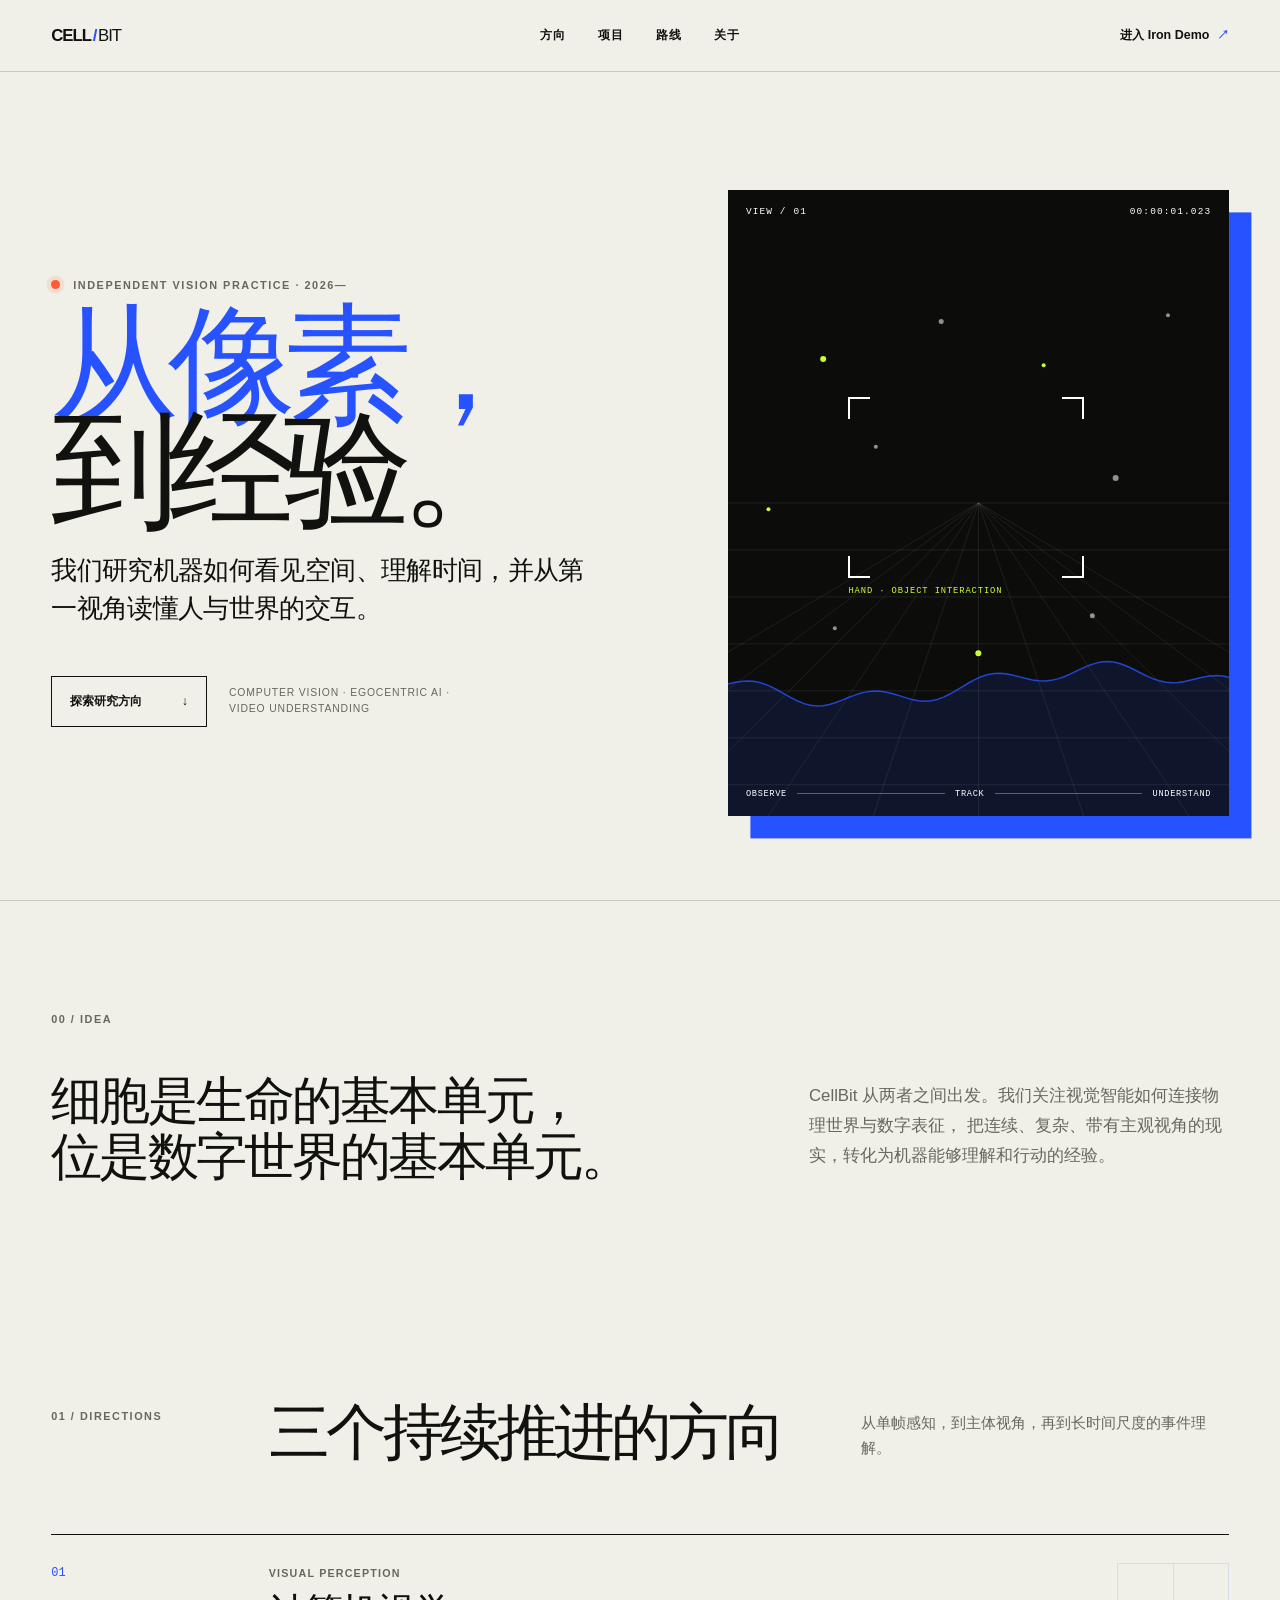
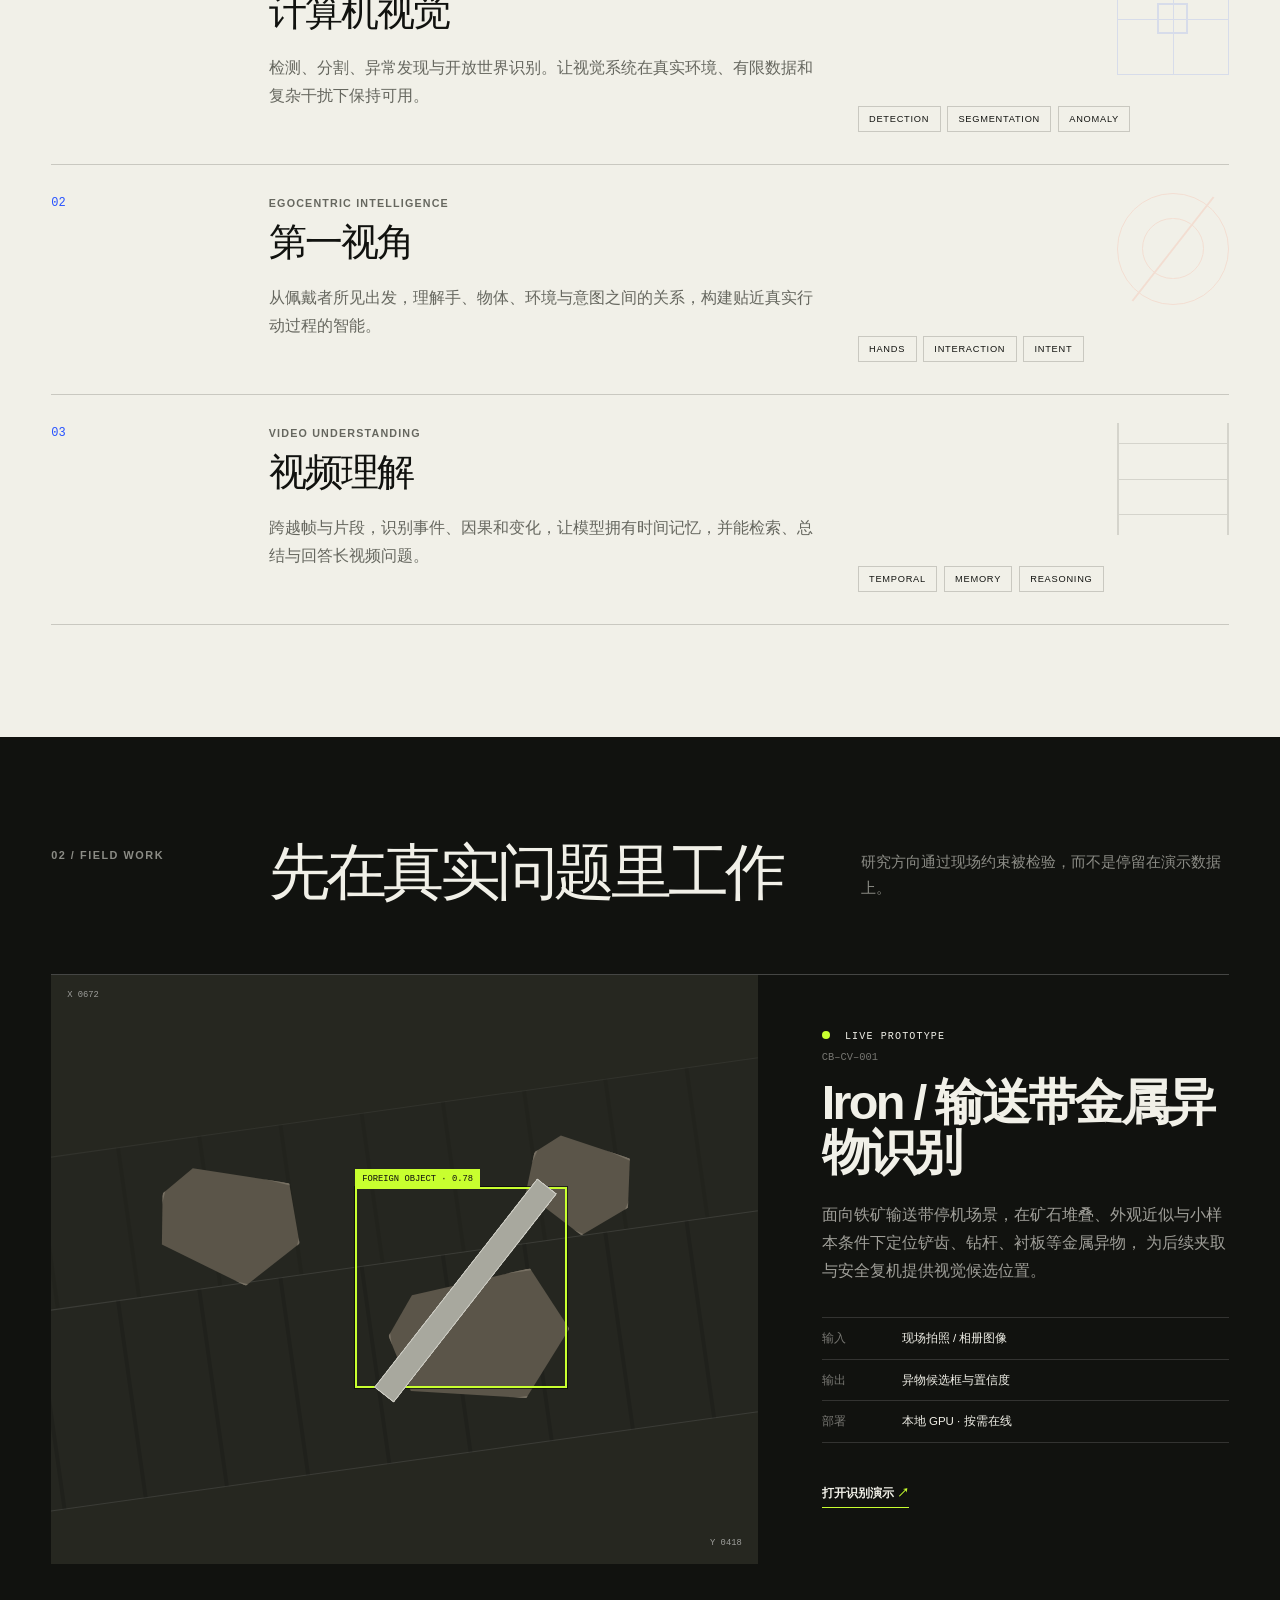
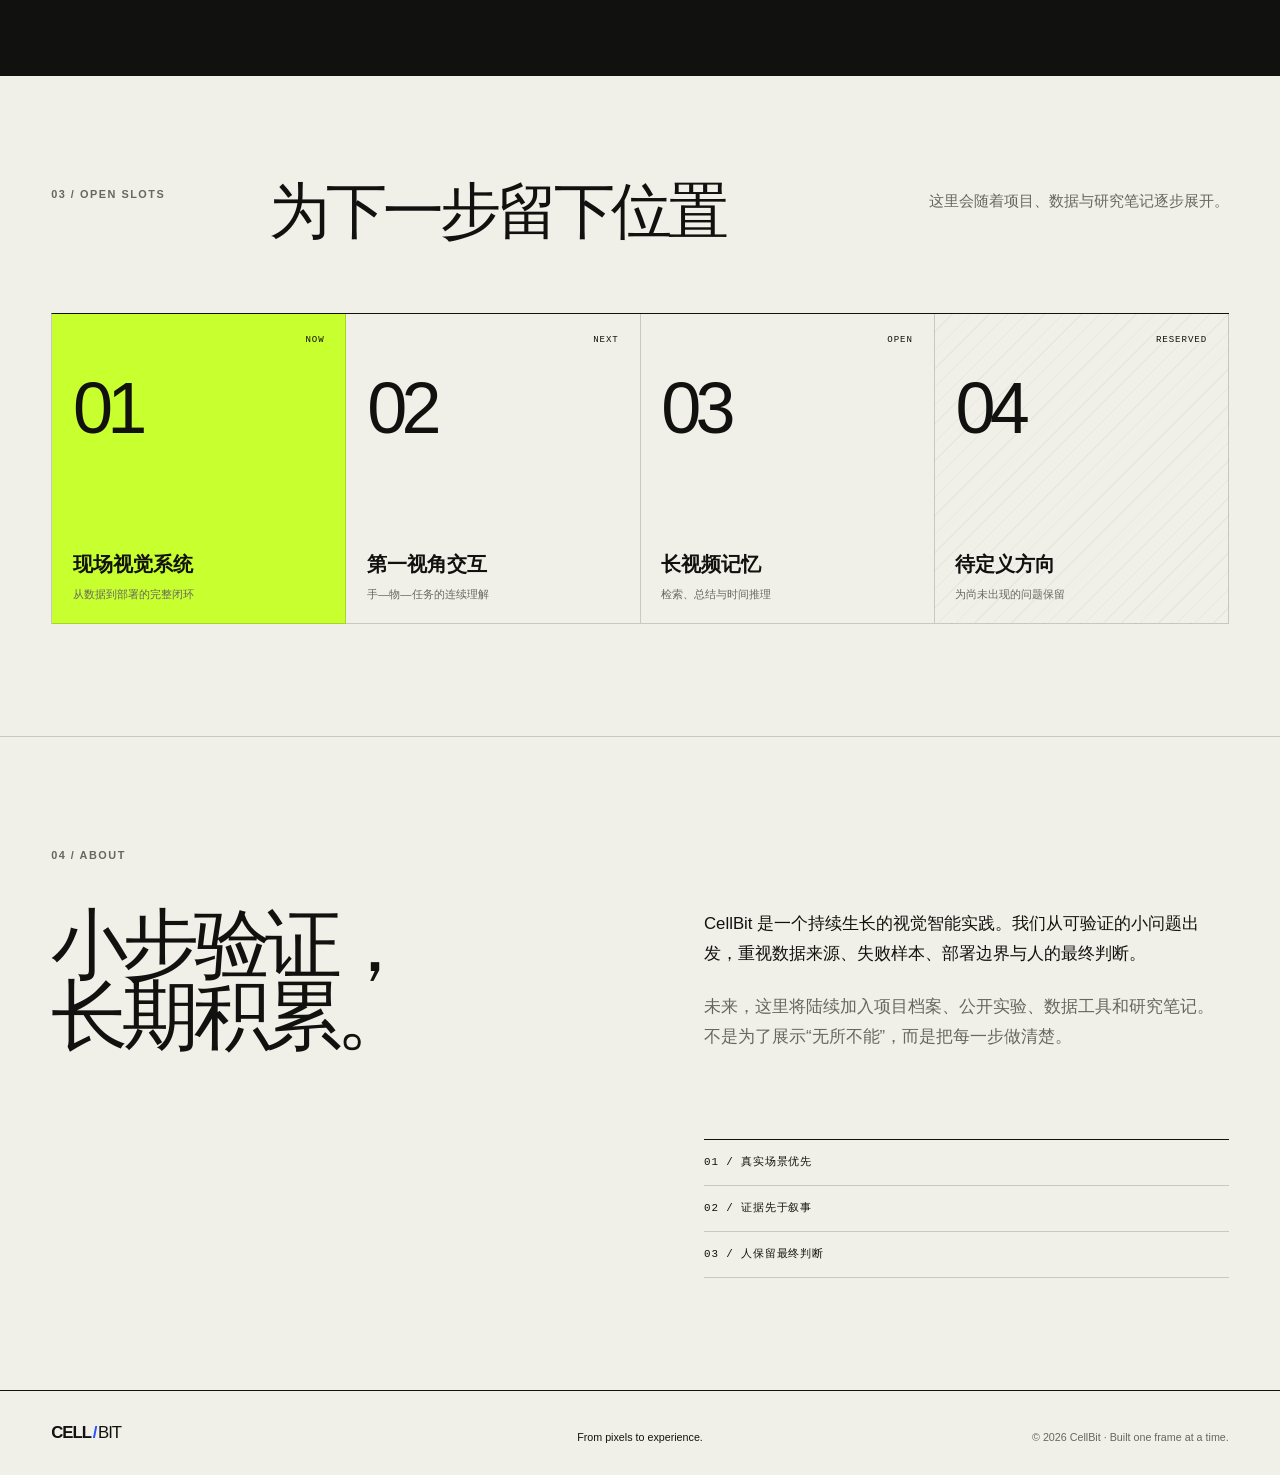
==== index.html @ 313df1f8 "Create CellBit research homepage" ====
<!doctype html>
<html lang="zh-CN">
  <head>
    <meta charset="utf-8" />
    <meta name="viewport" content="width=device-width, initial-scale=1" />
    <meta name="description" content="CellBit 是一个关注计算机视觉、第一视角智能与视频理解的独立研究与工程实践站点。" />
    <meta name="theme-color" content="#f1f0e8" />
    <meta property="og:title" content="CellBit — From pixels to experience" />
    <meta property="og:description" content="让机器不只看见画面，更理解正在发生什么。" />
    <title>CellBit — 视觉、时间与智能</title>
    <link rel="icon" href="favicon.svg" type="image/svg+xml" />
    <link rel="stylesheet" href="styles.css" />
    <script src="app.js" defer></script>
  </head>
  <body>
    <a class="skip-link" href="#main">跳到主要内容</a>

    <header class="site-header" data-header>
      <a class="brand" href="#top" aria-label="CellBit 首页">
        <span class="brand-cell">CELL</span><span class="brand-divider">/</span><span class="brand-bit">BIT</span>
      </a>
      <nav class="desktop-nav" aria-label="主要导航">
        <a href="#directions">方向</a>
        <a href="#work">项目</a>
        <a href="#roadmap">路线</a>
        <a href="#about">关于</a>
      </nav>
      <a class="demo-link" href="https://iron.cellbit.cn" target="_blank" rel="noreferrer">
        进入 Iron Demo <span aria-hidden="true">↗</span>
      </a>
    </header>

    <main id="main">
      <section class="hero" id="top" aria-labelledby="hero-title">
        <div class="hero-copy">
          <p class="eyebrow"><span class="live-dot" aria-hidden="true"></span> Independent vision practice · 2026—</p>
          <h1 id="hero-title">从像素，<br />到经验。</h1>
          <p class="hero-lede">
            我们研究机器如何看见空间、理解时间，并从第一视角读懂人与世界的交互。
          </p>
          <div class="hero-actions">
            <a class="primary-action" href="#directions">探索研究方向 <span aria-hidden="true">↓</span></a>
            <span class="hero-note">Computer Vision · Egocentric AI · Video Understanding</span>
          </div>
        </div>

        <div class="perception-stage" aria-label="视频感知示意动画">
          <div class="stage-meta stage-meta-top">
            <span>VIEW / 01</span>
            <span data-clock>00:00:00.000</span>
          </div>
          <canvas id="perception-canvas" aria-hidden="true"></canvas>
          <div class="focus-frame" aria-hidden="true">
            <span class="corner corner-tl"></span><span class="corner corner-tr"></span>
            <span class="corner corner-bl"></span><span class="corner corner-br"></span>
            <span class="focus-label">HAND · OBJECT INTERACTION</span>
          </div>
          <div class="stage-caption">
            <span>OBSERVE</span><i></i><span>TRACK</span><i></i><span>UNDERSTAND</span>
          </div>
        </div>
      </section>

      <section class="manifesto" aria-label="CellBit 理念">
        <p class="section-index">00 / IDEA</p>
        <div class="manifesto-grid">
          <p class="manifesto-lead">细胞是生命的基本单元，<br />位是数字世界的基本单元。</p>
          <p>
            CellBit 从两者之间出发。我们关注视觉智能如何连接物理世界与数字表征，
            把连续、复杂、带有主观视角的现实，转化为机器能够理解和行动的经验。
          </p>
        </div>
      </section>

      <section class="directions" id="directions" aria-labelledby="directions-title">
        <div class="section-heading">
          <p class="section-index">01 / DIRECTIONS</p>
          <h2 id="directions-title">三个持续推进的方向</h2>
          <p>从单帧感知，到主体视角，再到长时间尺度的事件理解。</p>
        </div>

        <div class="direction-list">
          <article class="direction-card">
            <div class="direction-number">01</div>
            <div class="direction-copy">
              <p class="direction-en">Visual Perception</p>
              <h3>计算机视觉</h3>
              <p>检测、分割、异常发现与开放世界识别。让视觉系统在真实环境、有限数据和复杂干扰下保持可用。</p>
            </div>
            <div class="direction-tags" aria-label="关键词">
              <span>Detection</span><span>Segmentation</span><span>Anomaly</span>
            </div>
            <div class="direction-glyph glyph-vision" aria-hidden="true"><b></b><i></i></div>
          </article>

          <article class="direction-card">
            <div class="direction-number">02</div>
            <div class="direction-copy">
              <p class="direction-en">Egocentric Intelligence</p>
              <h3>第一视角</h3>
              <p>从佩戴者所见出发，理解手、物体、环境与意图之间的关系，构建贴近真实行动过程的智能。</p>
            </div>
            <div class="direction-tags" aria-label="关键词">
              <span>Hands</span><span>Interaction</span><span>Intent</span>
            </div>
            <div class="direction-glyph glyph-ego" aria-hidden="true"><b></b><i></i></div>
          </article>

          <article class="direction-card">
            <div class="direction-number">03</div>
            <div class="direction-copy">
              <p class="direction-en">Video Understanding</p>
              <h3>视频理解</h3>
              <p>跨越帧与片段，识别事件、因果和变化，让模型拥有时间记忆，并能检索、总结与回答长视频问题。</p>
            </div>
            <div class="direction-tags" aria-label="关键词">
              <span>Temporal</span><span>Memory</span><span>Reasoning</span>
            </div>
            <div class="direction-glyph glyph-video" aria-hidden="true"><b></b><i></i><em></em></div>
          </article>
        </div>
      </section>

      <section class="work" id="work" aria-labelledby="work-title">
        <div class="section-heading section-heading-inverse">
          <p class="section-index">02 / FIELD WORK</p>
          <h2 id="work-title">先在真实问题里工作</h2>
          <p>研究方向通过现场约束被检验，而不是停留在演示数据上。</p>
        </div>

        <article class="featured-project">
          <a class="project-visual" href="https://iron.cellbit.cn" target="_blank" rel="noreferrer" aria-label="打开 Iron 异物识别演示">
            <div class="belt belt-back"></div>
            <div class="belt belt-front"></div>
            <div class="ore ore-a"></div><div class="ore ore-b"></div><div class="ore ore-c"></div>
            <div class="detect-box"><span>FOREIGN OBJECT · 0.78</span></div>
            <span class="visual-coordinate coordinate-a">X 0672</span>
            <span class="visual-coordinate coordinate-b">Y 0418</span>
          </a>
          <div class="project-copy">
            <div class="project-status"><span></span> LIVE PROTOTYPE</div>
            <p class="project-code">CB–CV–001</p>
            <h3>Iron / 输送带金属异物识别</h3>
            <p>
              面向铁矿输送带停机场景，在矿石堆叠、外观近似与小样本条件下定位铲齿、钻杆、衬板等金属异物，
              为后续夹取与安全复机提供视觉候选位置。
            </p>
            <dl class="project-facts">
              <div><dt>输入</dt><dd>现场拍照 / 相册图像</dd></div>
              <div><dt>输出</dt><dd>异物候选框与置信度</dd></div>
              <div><dt>部署</dt><dd>本地 GPU · 按需在线</dd></div>
            </dl>
            <a class="text-link" href="https://iron.cellbit.cn" target="_blank" rel="noreferrer">打开识别演示 <span aria-hidden="true">↗</span></a>
          </div>
        </article>
      </section>

      <section class="roadmap" id="roadmap" aria-labelledby="roadmap-title">
        <div class="section-heading">
          <p class="section-index">03 / OPEN SLOTS</p>
          <h2 id="roadmap-title">为下一步留下位置</h2>
          <p>这里会随着项目、数据与研究笔记逐步展开。</p>
        </div>

        <div class="roadmap-grid">
          <article class="roadmap-item roadmap-active">
            <span class="roadmap-state">NOW</span>
            <p>01</p>
            <h3>现场视觉系统</h3>
            <span>从数据到部署的完整闭环</span>
          </article>
          <article class="roadmap-item">
            <span class="roadmap-state">NEXT</span>
            <p>02</p>
            <h3>第一视角交互</h3>
            <span>手—物—任务的连续理解</span>
          </article>
          <article class="roadmap-item">
            <span class="roadmap-state">OPEN</span>
            <p>03</p>
            <h3>长视频记忆</h3>
            <span>检索、总结与时间推理</span>
          </article>
          <article class="roadmap-item roadmap-empty">
            <span class="roadmap-state">RESERVED</span>
            <p>04</p>
            <h3>待定义方向</h3>
            <span>为尚未出现的问题保留</span>
          </article>
        </div>
      </section>

      <section class="about" id="about" aria-labelledby="about-title">
        <p class="section-index">04 / ABOUT</p>
        <div class="about-grid">
          <h2 id="about-title">小步验证，<br />长期积累。</h2>
          <div class="about-copy">
            <p>
              CellBit 是一个持续生长的视觉智能实践。我们从可验证的小问题出发，重视数据来源、失败样本、部署边界与人的最终判断。
            </p>
            <p>
              未来，这里将陆续加入项目档案、公开实验、数据工具和研究笔记。不是为了展示“无所不能”，而是把每一步做清楚。
            </p>
          </div>
          <div class="principles" aria-label="工作原则">
            <span>01 / 真实场景优先</span>
            <span>02 / 证据先于叙事</span>
            <span>03 / 人保留最终判断</span>
          </div>
        </div>
      </section>
    </main>

    <footer>
      <a class="brand brand-footer" href="#top"><span class="brand-cell">CELL</span><span class="brand-divider">/</span><span class="brand-bit">BIT</span></a>
      <p>From pixels to experience.</p>
      <p>© <span data-year></span> CellBit · Built one frame at a time.</p>
    </footer>
  </body>
</html>
---- styles.css ----
:root {
  --paper: #f1f0e8;
  --ink: #11120f;
  --muted: #66675f;
  --line: rgba(17, 18, 15, 0.18);
  --blue: #2752ff;
  --lime: #c8ff2f;
  --orange: #ff5c35;
  --max: 1440px;
}

* { box-sizing: border-box; }
html { scroll-behavior: smooth; }
body {
  margin: 0;
  color: var(--ink);
  background: var(--paper);
  font-family: Inter, "SF Pro Display", "PingFang SC", "Microsoft YaHei", Arial, sans-serif;
  -webkit-font-smoothing: antialiased;
}
a { color: inherit; text-decoration: none; }
button, a { -webkit-tap-highlight-color: transparent; }
.skip-link { position: fixed; left: 1rem; top: -5rem; z-index: 99; padding: .75rem 1rem; background: var(--ink); color: white; }
.skip-link:focus { top: 1rem; }

.site-header {
  position: sticky;
  top: 0;
  z-index: 20;
  width: 100%;
  min-height: 72px;
  padding: 0 clamp(1.25rem, 4vw, 4.5rem);
  display: grid;
  grid-template-columns: 1fr auto 1fr;
  align-items: center;
  border-bottom: 1px solid var(--line);
  background: rgba(241, 240, 232, .88);
  backdrop-filter: blur(16px);
  transition: min-height .25s ease, background .25s ease;
}
.site-header.is-compact { min-height: 58px; background: rgba(241, 240, 232, .96); }
.brand { display: inline-flex; align-items: center; width: max-content; font-size: 1.05rem; font-weight: 850; letter-spacing: -.06em; }
.brand-divider { color: var(--blue); margin: 0 .1em; }
.brand-bit { font-weight: 470; }
.desktop-nav { display: flex; gap: 2rem; font-size: .77rem; font-weight: 680; letter-spacing: .08em; text-transform: uppercase; }
.desktop-nav a, .demo-link { transition: opacity .2s ease; }
.desktop-nav a:hover, .demo-link:hover { opacity: .48; }
.demo-link { justify-self: end; font-size: .78rem; font-weight: 760; }
.demo-link span { color: var(--blue); margin-left: .25rem; }

.hero {
  max-width: var(--max);
  margin: 0 auto;
  min-height: calc(100vh - 72px);
  padding: clamp(4rem, 10vh, 8rem) clamp(1.25rem, 4vw, 4.5rem) 3.5rem;
  display: grid;
  grid-template-columns: minmax(0, 1.08fr) minmax(340px, .92fr);
  gap: clamp(3rem, 7vw, 8rem);
  align-items: center;
}
.eyebrow, .section-index { margin: 0; color: var(--muted); font-size: .68rem; font-weight: 760; letter-spacing: .14em; text-transform: uppercase; }
.live-dot { display: inline-block; width: .55rem; height: .55rem; margin-right: .55rem; border-radius: 50%; background: var(--orange); box-shadow: 0 0 0 .28rem rgba(255, 92, 53, .12); }
.hero h1 { margin: 1.4rem 0 1.8rem; font-size: clamp(4.6rem, 10vw, 9.4rem); font-weight: 520; line-height: .82; letter-spacing: -.09em; }
.hero h1::first-line { color: var(--blue); }
.hero-lede { max-width: 34rem; margin: 0; font-size: clamp(1.15rem, 2vw, 1.7rem); line-height: 1.48; letter-spacing: -.025em; }
.hero-actions { margin-top: 3rem; display: flex; align-items: center; gap: 1.4rem; flex-wrap: wrap; }
.primary-action { display: inline-flex; gap: 2.5rem; align-items: center; padding: 1rem 1.1rem; border: 1px solid var(--ink); font-size: .78rem; font-weight: 760; transition: color .2s, background .2s; }
.primary-action:hover { color: var(--paper); background: var(--ink); }
.hero-note { max-width: 14rem; color: var(--muted); font-size: .65rem; line-height: 1.55; letter-spacing: .08em; text-transform: uppercase; }

.perception-stage { position: relative; aspect-ratio: 4 / 5; overflow: hidden; background: #0c0d0b; color: #fff; box-shadow: 1.4rem 1.4rem 0 var(--blue); }
#perception-canvas { position: absolute; inset: 0; width: 100%; height: 100%; }
.stage-meta { position: absolute; z-index: 2; left: 1.1rem; right: 1.1rem; display: flex; justify-content: space-between; font-family: Consolas, monospace; font-size: .59rem; letter-spacing: .12em; }
.stage-meta-top { top: 1rem; }
.focus-frame { position: absolute; z-index: 2; left: 24%; top: 33%; width: 47%; height: 29%; }
.corner { position: absolute; width: 22px; height: 22px; border-color: var(--lime); }
.corner-tl { left: 0; top: 0; border-left: 2px solid; border-top: 2px solid; }
.corner-tr { right: 0; top: 0; border-right: 2px solid; border-top: 2px solid; }
.corner-bl { left: 0; bottom: 0; border-left: 2px solid; border-bottom: 2px solid; }
.corner-br { right: 0; bottom: 0; border-right: 2px solid; border-bottom: 2px solid; }
.focus-label { position: absolute; left: 0; top: calc(100% + .55rem); color: var(--lime); font: .55rem/1 Consolas, monospace; letter-spacing: .1em; }
.stage-caption { position: absolute; z-index: 2; left: 1.1rem; right: 1.1rem; bottom: 1.1rem; display: grid; grid-template-columns: auto 1fr auto 1fr auto; gap: .65rem; align-items: center; font: .54rem/1 Consolas, monospace; letter-spacing: .08em; }
.stage-caption i { height: 1px; background: rgba(255,255,255,.32); }

.manifesto, .directions, .roadmap, .about { max-width: var(--max); margin: 0 auto; padding: 7rem clamp(1.25rem, 4vw, 4.5rem); }
.manifesto { border-top: 1px solid var(--line); }
.manifesto-grid { margin-top: 3rem; display: grid; grid-template-columns: 1.2fr .8fr; gap: 10vw; align-items: start; }
.manifesto-grid p { margin: 0; }
.manifesto-lead { font-size: clamp(2rem, 4vw, 4.25rem); line-height: 1.1; letter-spacing: -.055em; }
.manifesto-grid p:last-child { padding-top: .5rem; font-size: 1.05rem; line-height: 1.8; color: var(--muted); }

.section-heading { display: grid; grid-template-columns: .5fr 1.5fr 1fr; gap: 2rem; align-items: start; margin-bottom: 4.5rem; }
.section-heading h2 { margin: -.1em 0 0; font-size: clamp(2.4rem, 4.8vw, 5rem); font-weight: 520; line-height: .96; letter-spacing: -.065em; }
.section-heading > p:last-child { max-width: 23rem; justify-self: end; margin: 0; color: var(--muted); font-size: .95rem; line-height: 1.65; }
.direction-list { border-top: 1px solid var(--ink); }
.direction-card { position: relative; min-height: 230px; padding: 2rem 0; display: grid; grid-template-columns: .5fr 1.5fr 1fr; gap: 2rem; border-bottom: 1px solid var(--line); overflow: hidden; }
.direction-number { font: .75rem/1 Consolas, monospace; color: var(--blue); }
.direction-en { margin: 0 0 .5rem; color: var(--muted); font-size: .67rem; font-weight: 760; letter-spacing: .11em; text-transform: uppercase; }
.direction-copy h3 { margin: 0 0 1rem; font-size: clamp(1.9rem, 3vw, 3rem); font-weight: 550; letter-spacing: -.05em; }
.direction-copy > p:last-child { max-width: 39rem; margin: 0; color: var(--muted); line-height: 1.7; }
.direction-tags { align-self: end; display: flex; gap: .4rem; flex-wrap: wrap; }
.direction-tags span { padding: .45rem .65rem; border: 1px solid var(--line); font-size: .58rem; letter-spacing: .08em; text-transform: uppercase; }
.direction-glyph { position: absolute; right: 0; top: 1.7rem; width: 112px; height: 112px; opacity: .12; transition: opacity .25s, transform .4s; }
.direction-card:hover .direction-glyph { opacity: .9; transform: rotate(-4deg); }
.glyph-vision { border: 1px solid var(--blue); }
.glyph-vision::before, .glyph-vision::after { content: ""; position: absolute; background: var(--blue); }
.glyph-vision::before { left: 50%; top: 0; width: 1px; height: 100%; }
.glyph-vision::after { left: 0; top: 50%; width: 100%; height: 1px; }
.glyph-vision b { position: absolute; left: 36%; top: 36%; width: 28%; height: 28%; border: 2px solid var(--blue); }
.glyph-ego { border-radius: 50%; border: 1px solid var(--orange); }
.glyph-ego::before { content: ""; position: absolute; inset: 22%; border-radius: 50%; border: 1px solid var(--orange); }
.glyph-ego b { position: absolute; left: 49%; top: -10%; width: 2px; height: 120%; background: var(--orange); transform: rotate(38deg); }
.glyph-video { border-left: 2px solid var(--ink); border-right: 2px solid var(--ink); }
.glyph-video::before, .glyph-video::after, .glyph-video b { content: ""; position: absolute; left: 0; right: 0; height: 1px; background: var(--ink); }
.glyph-video::before { top: 18%; }.glyph-video b { top: 50%; }.glyph-video::after { top: 82%; }

.work { padding: 7rem max(clamp(1.25rem, 4vw, 4.5rem), calc((100vw - var(--max)) / 2 + 4.5rem)); background: var(--ink); color: var(--paper); }
.section-heading-inverse .section-index, .section-heading-inverse > p:last-child { color: rgba(241,240,232,.55); }
.featured-project { display: grid; grid-template-columns: minmax(0, 1.2fr) minmax(320px, .8fr); min-height: 590px; border-top: 1px solid rgba(255,255,255,.22); }
.project-visual { position: relative; min-height: 560px; overflow: hidden; background: #262720; isolation: isolate; }
.belt { position: absolute; left: -12%; width: 130%; height: 34%; transform: rotate(-8deg); background: repeating-linear-gradient(90deg, #252620 0 78px, #20211c 78px 82px); border: 1px solid rgba(255,255,255,.1); }
.belt-back { top: 22%; opacity: .55; }.belt-front { top: 48%; }
.ore { position: absolute; z-index: 2; background: #5b5549; border: 2px solid #777063; clip-path: polygon(16% 8%, 83% 0, 100% 51%, 71% 100%, 8% 82%, 0 37%); }
.ore-a { left: 15%; top: 33%; width: 145px; height: 110px; transform: rotate(14deg); }
.ore-b { left: 48%; top: 51%; width: 180px; height: 128px; transform: rotate(-8deg); }
.ore-c { left: 67%; top: 28%; width: 108px; height: 90px; transform: rotate(24deg); }
.detect-box { position: absolute; z-index: 3; left: 43%; top: 36%; width: 30%; height: 34%; border: 2px solid var(--lime); box-shadow: 0 0 0 1px rgba(0,0,0,.6); }
.detect-box::before { content: ""; position: absolute; left: 46%; top: -16%; width: 12%; height: 135%; background: #a8a89e; transform: rotate(38deg); box-shadow: inset 0 0 0 1px #d2d1c9; }
.detect-box span { position: absolute; left: -2px; bottom: 100%; padding: .35rem .45rem; background: var(--lime); color: var(--ink); font: .55rem/1 Consolas, monospace; white-space: nowrap; }
.visual-coordinate { position: absolute; z-index: 4; font: .55rem/1 Consolas, monospace; color: rgba(255,255,255,.55); }
.coordinate-a { left: 1rem; top: 1rem; }.coordinate-b { right: 1rem; bottom: 1rem; }
.project-copy { padding: 3.5rem 0 3.5rem clamp(2rem, 5vw, 5rem); display: flex; flex-direction: column; }
.project-status { font: .63rem/1 Consolas, monospace; letter-spacing: .11em; }.project-status span { display: inline-block; width: .5rem; height: .5rem; margin-right: .5rem; border-radius: 50%; background: var(--lime); }
.project-code { margin: auto 0 .9rem; color: rgba(241,240,232,.45); font: .65rem/1 Consolas, monospace; }
.project-copy h3 { max-width: 30rem; margin: 0 0 1.5rem; font-size: clamp(2rem, 3.8vw, 4rem); line-height: 1.03; letter-spacing: -.055em; }
.project-copy > p:not(.project-code) { max-width: 36rem; margin: 0; color: rgba(241,240,232,.64); line-height: 1.75; }
.project-facts { margin: 2rem 0; border-top: 1px solid rgba(255,255,255,.14); }
.project-facts div { padding: .8rem 0; display: grid; grid-template-columns: 5rem 1fr; border-bottom: 1px solid rgba(255,255,255,.14); font-size: .72rem; }
.project-facts dt { color: rgba(241,240,232,.45); }.project-facts dd { margin: 0; }
.text-link { width: max-content; margin-top: auto; padding-bottom: .35rem; border-bottom: 1px solid var(--lime); font-size: .78rem; font-weight: 720; }
.text-link span { color: var(--lime); }

.roadmap-grid { display: grid; grid-template-columns: repeat(4, 1fr); border-top: 1px solid var(--ink); border-left: 1px solid var(--line); }
.roadmap-item { min-height: 310px; padding: 1.3rem; display: flex; flex-direction: column; border-right: 1px solid var(--line); border-bottom: 1px solid var(--line); transition: background .2s, color .2s; }
.roadmap-item:hover { background: var(--blue); color: white; }
.roadmap-active { background: var(--lime); }.roadmap-active:hover { background: var(--lime); color: var(--ink); }
.roadmap-empty { background-image: repeating-linear-gradient(135deg, transparent 0 12px, rgba(17,18,15,.045) 12px 13px); }
.roadmap-state { align-self: flex-end; font: .57rem/1 Consolas, monospace; letter-spacing: .1em; }
.roadmap-item > p { margin: 2rem 0 auto; font: 4.5rem/.9 Arial, sans-serif; letter-spacing: -.08em; }
.roadmap-item h3 { margin: 1rem 0 .5rem; font-size: 1.22rem; }.roadmap-item > span:last-child { color: var(--muted); font-size: .7rem; line-height: 1.5; }.roadmap-item:hover > span:last-child { color: inherit; }

.about { border-top: 1px solid var(--line); }
.about-grid { margin-top: 3rem; display: grid; grid-template-columns: 1fr 1fr; gap: 3rem 10vw; }
.about h2 { margin: 0; font-size: clamp(3rem, 6vw, 6.5rem); font-weight: 500; line-height: .92; letter-spacing: -.075em; }
.about-copy p { margin: 0 0 1.4rem; font-size: 1.05rem; line-height: 1.8; }.about-copy p:last-child { color: var(--muted); }
.principles { grid-column: 2; display: grid; margin-top: 1rem; border-top: 1px solid var(--ink); }
.principles span { padding: 1rem 0; border-bottom: 1px solid var(--line); font: .68rem/1.2 Consolas, monospace; letter-spacing: .08em; }

footer { max-width: var(--max); margin: 0 auto; padding: 2rem clamp(1.25rem, 4vw, 4.5rem); display: grid; grid-template-columns: 1fr 1fr 1fr; align-items: end; border-top: 1px solid var(--ink); font-size: .67rem; }
footer p { margin: 0; } footer p:nth-child(2) { text-align: center; } footer p:last-child { text-align: right; color: var(--muted); }

@media (max-width: 960px) {
  .site-header { grid-template-columns: 1fr auto; }.desktop-nav { display: none; }
  .hero { grid-template-columns: 1fr; min-height: auto; }.perception-stage { max-width: 650px; width: 84%; justify-self: end; aspect-ratio: 5/4; }
  .manifesto-grid, .about-grid { grid-template-columns: 1fr; gap: 2rem; }.principles { grid-column: 1; }
  .section-heading { grid-template-columns: 1fr 2fr; }.section-heading > p:last-child { grid-column: 2; justify-self: start; }
  .direction-card { grid-template-columns: .3fr 1.7fr; }.direction-tags { grid-column: 2; }.direction-glyph { right: 1rem; }
  .featured-project { grid-template-columns: 1fr; }.project-copy { padding: 3rem 0; }.project-code { margin-top: 3rem; }
  .roadmap-grid { grid-template-columns: repeat(2, 1fr); }
}

@media (max-width: 620px) {
  .site-header { min-height: 62px; padding-inline: 1rem; }.demo-link { font-size: .66rem; }
  .hero { padding-top: 4.5rem; gap: 4rem; }.hero h1 { font-size: clamp(4.2rem, 23vw, 6rem); }.hero-actions { align-items: flex-start; flex-direction: column; }
  .perception-stage { width: calc(100% - 1rem); aspect-ratio: 4/5; box-shadow: .8rem .8rem 0 var(--blue); }
  .manifesto, .directions, .roadmap, .about { padding-block: 5rem; }
  .manifesto-grid { margin-top: 2rem; }.manifesto-lead { font-size: 2.15rem; }
  .section-heading { grid-template-columns: 1fr; gap: 1.4rem; margin-bottom: 3rem; }.section-heading > p:last-child { grid-column: 1; }
  .direction-card { min-height: 280px; grid-template-columns: 2.2rem 1fr; gap: 1rem; }.direction-glyph { width: 76px; height: 76px; top: 1.2rem; opacity: .12; }.direction-copy > p:last-child { padding-right: .25rem; }
  .work { padding: 5rem 1.25rem; }.project-visual { min-height: 420px; }.project-copy { padding-bottom: 1rem; }.ore-a { left: 8%; }.ore-c { left: 71%; }
  .roadmap-grid { grid-template-columns: 1fr; }.roadmap-item { min-height: 240px; }.roadmap-item > p { font-size: 3.8rem; }
  footer { grid-template-columns: 1fr; gap: 1rem; align-items: start; } footer p:nth-child(2), footer p:last-child { text-align: left; }
}

@media (prefers-reduced-motion: reduce) {
  html { scroll-behavior: auto; }
  *, *::before, *::after { animation-duration: .01ms !important; animation-iteration-count: 1 !important; transition-duration: .01ms !important; }
}
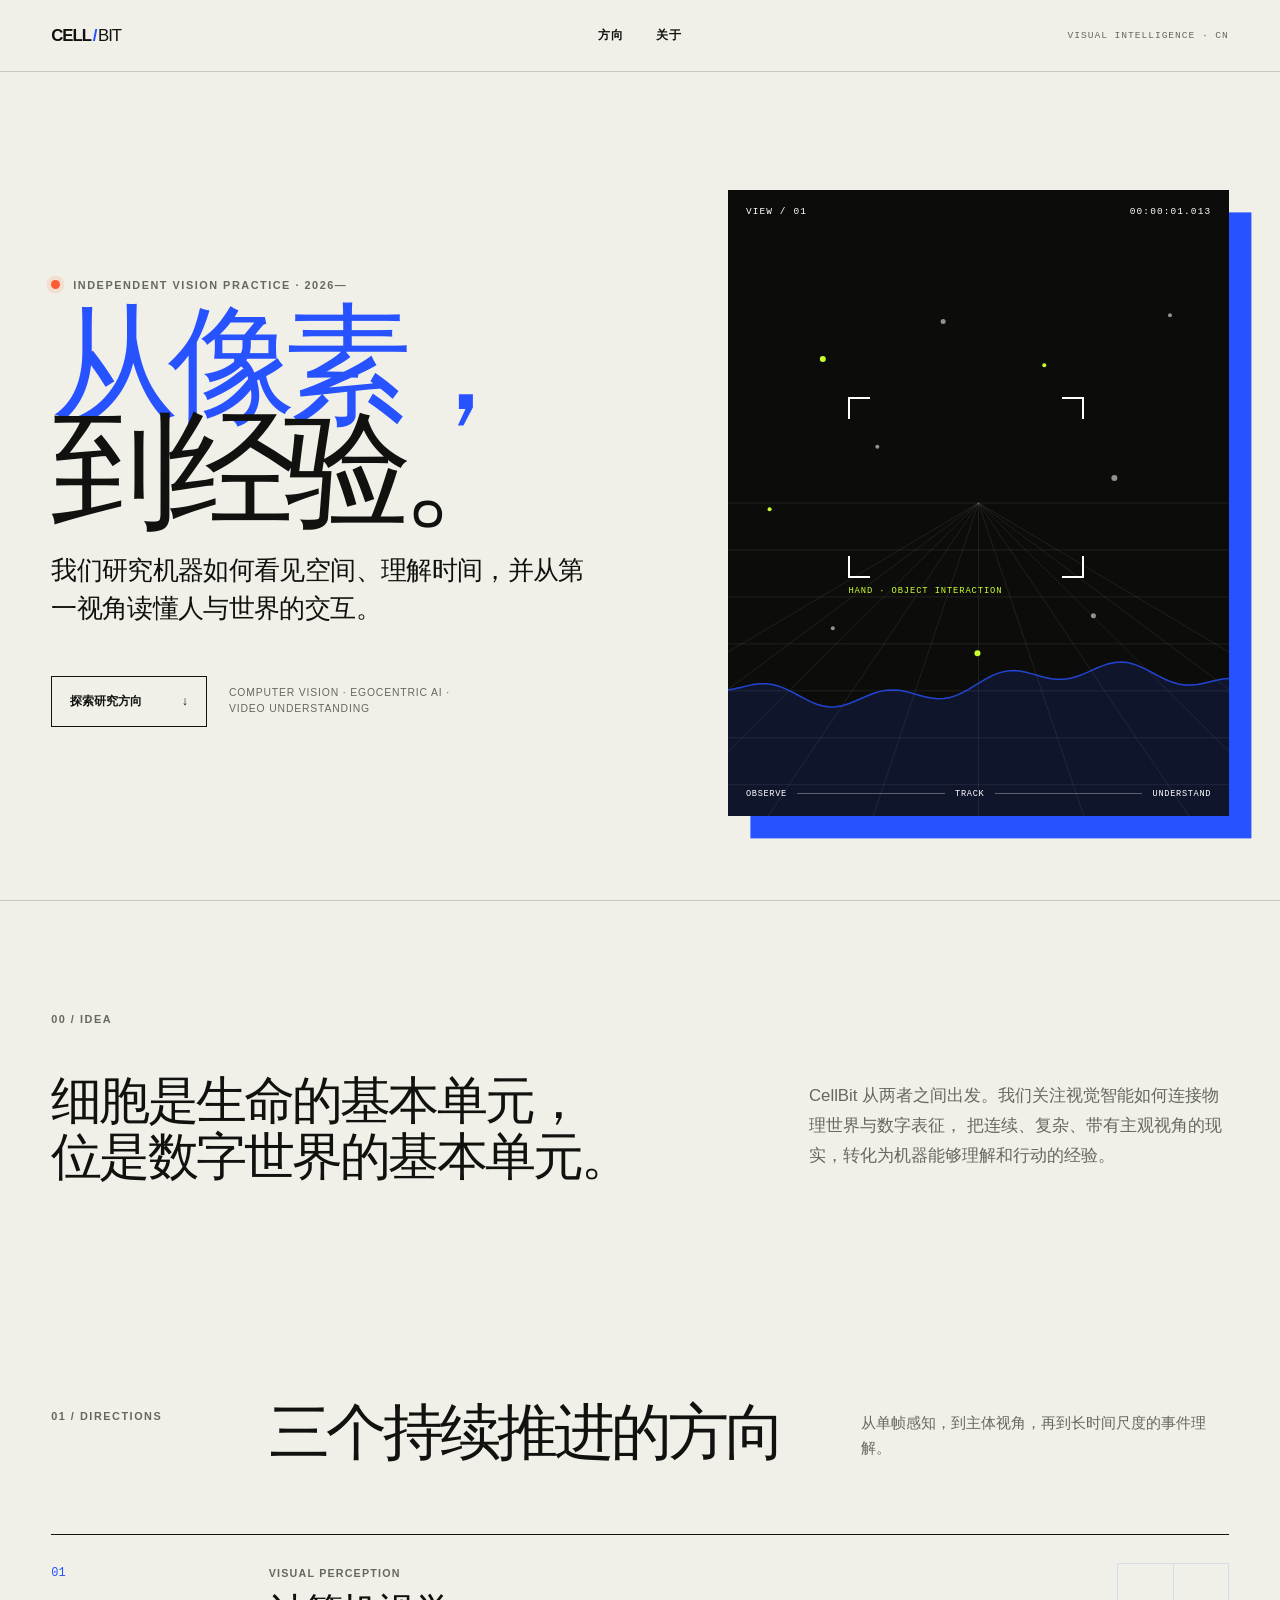
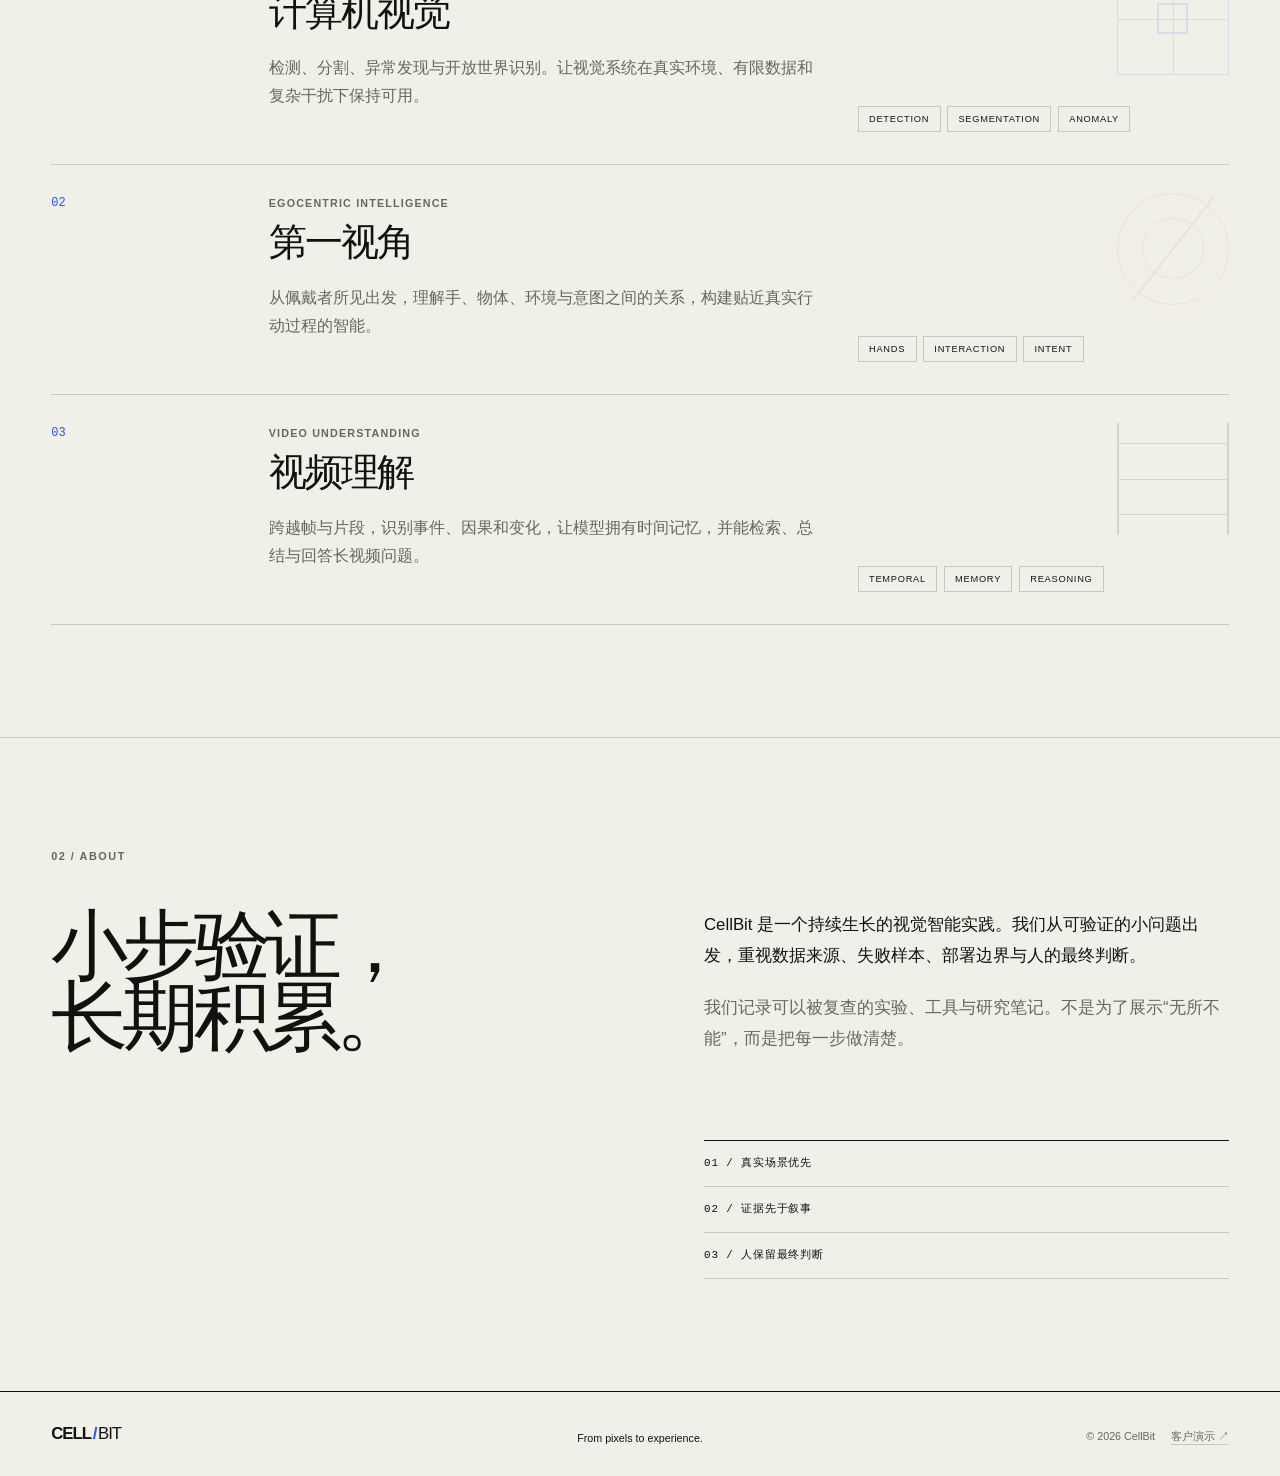
==== commit 7f16a405: "Refocus homepage on core research" ====
--- a/index.html
+++ b/index.html
@@ -21,13 +21,9 @@
       </a>
       <nav class="desktop-nav" aria-label="主要导航">
         <a href="#directions">方向</a>
-        <a href="#work">项目</a>
-        <a href="#roadmap">路线</a>
         <a href="#about">关于</a>
       </nav>
-      <a class="demo-link" href="https://iron.cellbit.cn" target="_blank" rel="noreferrer">
-        进入 Iron Demo <span aria-hidden="true">↗</span>
-      </a>
+      <span class="header-note">Visual intelligence · CN</span>
     </header>
 
     <main id="main">
@@ -121,77 +117,8 @@
         </div>
       </section>
 
-      <section class="work" id="work" aria-labelledby="work-title">
-        <div class="section-heading section-heading-inverse">
-          <p class="section-index">02 / FIELD WORK</p>
-          <h2 id="work-title">先在真实问题里工作</h2>
-          <p>研究方向通过现场约束被检验，而不是停留在演示数据上。</p>
-        </div>
-
-        <article class="featured-project">
-          <a class="project-visual" href="https://iron.cellbit.cn" target="_blank" rel="noreferrer" aria-label="打开 Iron 异物识别演示">
-            <div class="belt belt-back"></div>
-            <div class="belt belt-front"></div>
-            <div class="ore ore-a"></div><div class="ore ore-b"></div><div class="ore ore-c"></div>
-            <div class="detect-box"><span>FOREIGN OBJECT · 0.78</span></div>
-            <span class="visual-coordinate coordinate-a">X 0672</span>
-            <span class="visual-coordinate coordinate-b">Y 0418</span>
-          </a>
-          <div class="project-copy">
-            <div class="project-status"><span></span> LIVE PROTOTYPE</div>
-            <p class="project-code">CB–CV–001</p>
-            <h3>Iron / 输送带金属异物识别</h3>
-            <p>
-              面向铁矿输送带停机场景，在矿石堆叠、外观近似与小样本条件下定位铲齿、钻杆、衬板等金属异物，
-              为后续夹取与安全复机提供视觉候选位置。
-            </p>
-            <dl class="project-facts">
-              <div><dt>输入</dt><dd>现场拍照 / 相册图像</dd></div>
-              <div><dt>输出</dt><dd>异物候选框与置信度</dd></div>
-              <div><dt>部署</dt><dd>本地 GPU · 按需在线</dd></div>
-            </dl>
-            <a class="text-link" href="https://iron.cellbit.cn" target="_blank" rel="noreferrer">打开识别演示 <span aria-hidden="true">↗</span></a>
-          </div>
-        </article>
-      </section>
-
-      <section class="roadmap" id="roadmap" aria-labelledby="roadmap-title">
-        <div class="section-heading">
-          <p class="section-index">03 / OPEN SLOTS</p>
-          <h2 id="roadmap-title">为下一步留下位置</h2>
-          <p>这里会随着项目、数据与研究笔记逐步展开。</p>
-        </div>
-
-        <div class="roadmap-grid">
-          <article class="roadmap-item roadmap-active">
-            <span class="roadmap-state">NOW</span>
-            <p>01</p>
-            <h3>现场视觉系统</h3>
-            <span>从数据到部署的完整闭环</span>
-          </article>
-          <article class="roadmap-item">
-            <span class="roadmap-state">NEXT</span>
-            <p>02</p>
-            <h3>第一视角交互</h3>
-            <span>手—物—任务的连续理解</span>
-          </article>
-          <article class="roadmap-item">
-            <span class="roadmap-state">OPEN</span>
-            <p>03</p>
-            <h3>长视频记忆</h3>
-            <span>检索、总结与时间推理</span>
-          </article>
-          <article class="roadmap-item roadmap-empty">
-            <span class="roadmap-state">RESERVED</span>
-            <p>04</p>
-            <h3>待定义方向</h3>
-            <span>为尚未出现的问题保留</span>
-          </article>
-        </div>
-      </section>
-
       <section class="about" id="about" aria-labelledby="about-title">
-        <p class="section-index">04 / ABOUT</p>
+        <p class="section-index">02 / ABOUT</p>
         <div class="about-grid">
           <h2 id="about-title">小步验证，<br />长期积累。</h2>
           <div class="about-copy">
@@ -199,7 +126,7 @@
               CellBit 是一个持续生长的视觉智能实践。我们从可验证的小问题出发，重视数据来源、失败样本、部署边界与人的最终判断。
             </p>
             <p>
-              未来，这里将陆续加入项目档案、公开实验、数据工具和研究笔记。不是为了展示“无所不能”，而是把每一步做清楚。
+              我们记录可以被复查的实验、工具与研究笔记。不是为了展示“无所不能”，而是把每一步做清楚。
             </p>
           </div>
           <div class="principles" aria-label="工作原则">
@@ -214,7 +141,10 @@
     <footer>
       <a class="brand brand-footer" href="#top"><span class="brand-cell">CELL</span><span class="brand-divider">/</span><span class="brand-bit">BIT</span></a>
       <p>From pixels to experience.</p>
-      <p>© <span data-year></span> CellBit · Built one frame at a time.</p>
+      <p class="footer-meta">
+        © <span data-year></span> CellBit
+        <a class="footer-demo" href="https://iron.cellbit.cn" target="_blank" rel="noreferrer">客户演示 ↗</a>
+      </p>
     </footer>
   </body>
 </html>
--- a/styles.css
+++ b/styles.css
@@ -43,10 +43,9 @@
 .brand-divider { color: var(--blue); margin: 0 .1em; }
 .brand-bit { font-weight: 470; }
 .desktop-nav { display: flex; gap: 2rem; font-size: .77rem; font-weight: 680; letter-spacing: .08em; text-transform: uppercase; }
-.desktop-nav a, .demo-link { transition: opacity .2s ease; }
-.desktop-nav a:hover, .demo-link:hover { opacity: .48; }
-.demo-link { justify-self: end; font-size: .78rem; font-weight: 760; }
-.demo-link span { color: var(--blue); margin-left: .25rem; }
+.desktop-nav a { transition: opacity .2s ease; }
+.desktop-nav a:hover { opacity: .48; }
+.header-note { justify-self: end; color: var(--muted); font: .6rem/1 Consolas, monospace; letter-spacing: .1em; text-transform: uppercase; }
 
 .hero {
   max-width: var(--max);
@@ -82,7 +81,7 @@
 .stage-caption { position: absolute; z-index: 2; left: 1.1rem; right: 1.1rem; bottom: 1.1rem; display: grid; grid-template-columns: auto 1fr auto 1fr auto; gap: .65rem; align-items: center; font: .54rem/1 Consolas, monospace; letter-spacing: .08em; }
 .stage-caption i { height: 1px; background: rgba(255,255,255,.32); }
 
-.manifesto, .directions, .roadmap, .about { max-width: var(--max); margin: 0 auto; padding: 7rem clamp(1.25rem, 4vw, 4.5rem); }
+.manifesto, .directions, .about { max-width: var(--max); margin: 0 auto; padding: 7rem clamp(1.25rem, 4vw, 4.5rem); }
 .manifesto { border-top: 1px solid var(--line); }
 .manifesto-grid { margin-top: 3rem; display: grid; grid-template-columns: 1.2fr .8fr; gap: 10vw; align-items: start; }
 .manifesto-grid p { margin: 0; }
@@ -114,41 +113,6 @@
 .glyph-video::before, .glyph-video::after, .glyph-video b { content: ""; position: absolute; left: 0; right: 0; height: 1px; background: var(--ink); }
 .glyph-video::before { top: 18%; }.glyph-video b { top: 50%; }.glyph-video::after { top: 82%; }
 
-.work { padding: 7rem max(clamp(1.25rem, 4vw, 4.5rem), calc((100vw - var(--max)) / 2 + 4.5rem)); background: var(--ink); color: var(--paper); }
-.section-heading-inverse .section-index, .section-heading-inverse > p:last-child { color: rgba(241,240,232,.55); }
-.featured-project { display: grid; grid-template-columns: minmax(0, 1.2fr) minmax(320px, .8fr); min-height: 590px; border-top: 1px solid rgba(255,255,255,.22); }
-.project-visual { position: relative; min-height: 560px; overflow: hidden; background: #262720; isolation: isolate; }
-.belt { position: absolute; left: -12%; width: 130%; height: 34%; transform: rotate(-8deg); background: repeating-linear-gradient(90deg, #252620 0 78px, #20211c 78px 82px); border: 1px solid rgba(255,255,255,.1); }
-.belt-back { top: 22%; opacity: .55; }.belt-front { top: 48%; }
-.ore { position: absolute; z-index: 2; background: #5b5549; border: 2px solid #777063; clip-path: polygon(16% 8%, 83% 0, 100% 51%, 71% 100%, 8% 82%, 0 37%); }
-.ore-a { left: 15%; top: 33%; width: 145px; height: 110px; transform: rotate(14deg); }
-.ore-b { left: 48%; top: 51%; width: 180px; height: 128px; transform: rotate(-8deg); }
-.ore-c { left: 67%; top: 28%; width: 108px; height: 90px; transform: rotate(24deg); }
-.detect-box { position: absolute; z-index: 3; left: 43%; top: 36%; width: 30%; height: 34%; border: 2px solid var(--lime); box-shadow: 0 0 0 1px rgba(0,0,0,.6); }
-.detect-box::before { content: ""; position: absolute; left: 46%; top: -16%; width: 12%; height: 135%; background: #a8a89e; transform: rotate(38deg); box-shadow: inset 0 0 0 1px #d2d1c9; }
-.detect-box span { position: absolute; left: -2px; bottom: 100%; padding: .35rem .45rem; background: var(--lime); color: var(--ink); font: .55rem/1 Consolas, monospace; white-space: nowrap; }
-.visual-coordinate { position: absolute; z-index: 4; font: .55rem/1 Consolas, monospace; color: rgba(255,255,255,.55); }
-.coordinate-a { left: 1rem; top: 1rem; }.coordinate-b { right: 1rem; bottom: 1rem; }
-.project-copy { padding: 3.5rem 0 3.5rem clamp(2rem, 5vw, 5rem); display: flex; flex-direction: column; }
-.project-status { font: .63rem/1 Consolas, monospace; letter-spacing: .11em; }.project-status span { display: inline-block; width: .5rem; height: .5rem; margin-right: .5rem; border-radius: 50%; background: var(--lime); }
-.project-code { margin: auto 0 .9rem; color: rgba(241,240,232,.45); font: .65rem/1 Consolas, monospace; }
-.project-copy h3 { max-width: 30rem; margin: 0 0 1.5rem; font-size: clamp(2rem, 3.8vw, 4rem); line-height: 1.03; letter-spacing: -.055em; }
-.project-copy > p:not(.project-code) { max-width: 36rem; margin: 0; color: rgba(241,240,232,.64); line-height: 1.75; }
-.project-facts { margin: 2rem 0; border-top: 1px solid rgba(255,255,255,.14); }
-.project-facts div { padding: .8rem 0; display: grid; grid-template-columns: 5rem 1fr; border-bottom: 1px solid rgba(255,255,255,.14); font-size: .72rem; }
-.project-facts dt { color: rgba(241,240,232,.45); }.project-facts dd { margin: 0; }
-.text-link { width: max-content; margin-top: auto; padding-bottom: .35rem; border-bottom: 1px solid var(--lime); font-size: .78rem; font-weight: 720; }
-.text-link span { color: var(--lime); }
-
-.roadmap-grid { display: grid; grid-template-columns: repeat(4, 1fr); border-top: 1px solid var(--ink); border-left: 1px solid var(--line); }
-.roadmap-item { min-height: 310px; padding: 1.3rem; display: flex; flex-direction: column; border-right: 1px solid var(--line); border-bottom: 1px solid var(--line); transition: background .2s, color .2s; }
-.roadmap-item:hover { background: var(--blue); color: white; }
-.roadmap-active { background: var(--lime); }.roadmap-active:hover { background: var(--lime); color: var(--ink); }
-.roadmap-empty { background-image: repeating-linear-gradient(135deg, transparent 0 12px, rgba(17,18,15,.045) 12px 13px); }
-.roadmap-state { align-self: flex-end; font: .57rem/1 Consolas, monospace; letter-spacing: .1em; }
-.roadmap-item > p { margin: 2rem 0 auto; font: 4.5rem/.9 Arial, sans-serif; letter-spacing: -.08em; }
-.roadmap-item h3 { margin: 1rem 0 .5rem; font-size: 1.22rem; }.roadmap-item > span:last-child { color: var(--muted); font-size: .7rem; line-height: 1.5; }.roadmap-item:hover > span:last-child { color: inherit; }
-
 .about { border-top: 1px solid var(--line); }
 .about-grid { margin-top: 3rem; display: grid; grid-template-columns: 1fr 1fr; gap: 3rem 10vw; }
 .about h2 { margin: 0; font-size: clamp(3rem, 6vw, 6.5rem); font-weight: 500; line-height: .92; letter-spacing: -.075em; }
@@ -158,6 +122,8 @@
 
 footer { max-width: var(--max); margin: 0 auto; padding: 2rem clamp(1.25rem, 4vw, 4.5rem); display: grid; grid-template-columns: 1fr 1fr 1fr; align-items: end; border-top: 1px solid var(--ink); font-size: .67rem; }
 footer p { margin: 0; } footer p:nth-child(2) { text-align: center; } footer p:last-child { text-align: right; color: var(--muted); }
+.footer-demo { margin-left: .8rem; color: var(--muted); text-decoration: underline; text-decoration-color: var(--line); text-underline-offset: .25rem; transition: color .2s; }
+.footer-demo:hover { color: var(--ink); }
 
 @media (max-width: 960px) {
   .site-header { grid-template-columns: 1fr auto; }.desktop-nav { display: none; }
@@ -165,20 +131,16 @@
   .manifesto-grid, .about-grid { grid-template-columns: 1fr; gap: 2rem; }.principles { grid-column: 1; }
   .section-heading { grid-template-columns: 1fr 2fr; }.section-heading > p:last-child { grid-column: 2; justify-self: start; }
   .direction-card { grid-template-columns: .3fr 1.7fr; }.direction-tags { grid-column: 2; }.direction-glyph { right: 1rem; }
-  .featured-project { grid-template-columns: 1fr; }.project-copy { padding: 3rem 0; }.project-code { margin-top: 3rem; }
-  .roadmap-grid { grid-template-columns: repeat(2, 1fr); }
 }
 
 @media (max-width: 620px) {
-  .site-header { min-height: 62px; padding-inline: 1rem; }.demo-link { font-size: .66rem; }
+  .site-header { min-height: 62px; padding-inline: 1rem; }.header-note { font-size: .53rem; }
   .hero { padding-top: 4.5rem; gap: 4rem; }.hero h1 { font-size: clamp(4.2rem, 23vw, 6rem); }.hero-actions { align-items: flex-start; flex-direction: column; }
   .perception-stage { width: calc(100% - 1rem); aspect-ratio: 4/5; box-shadow: .8rem .8rem 0 var(--blue); }
-  .manifesto, .directions, .roadmap, .about { padding-block: 5rem; }
+  .manifesto, .directions, .about { padding-block: 5rem; }
   .manifesto-grid { margin-top: 2rem; }.manifesto-lead { font-size: 2.15rem; }
   .section-heading { grid-template-columns: 1fr; gap: 1.4rem; margin-bottom: 3rem; }.section-heading > p:last-child { grid-column: 1; }
   .direction-card { min-height: 280px; grid-template-columns: 2.2rem 1fr; gap: 1rem; }.direction-glyph { width: 76px; height: 76px; top: 1.2rem; opacity: .12; }.direction-copy > p:last-child { padding-right: .25rem; }
-  .work { padding: 5rem 1.25rem; }.project-visual { min-height: 420px; }.project-copy { padding-bottom: 1rem; }.ore-a { left: 8%; }.ore-c { left: 71%; }
-  .roadmap-grid { grid-template-columns: 1fr; }.roadmap-item { min-height: 240px; }.roadmap-item > p { font-size: 3.8rem; }
   footer { grid-template-columns: 1fr; gap: 1rem; align-items: start; } footer p:nth-child(2), footer p:last-child { text-align: left; }
 }
 
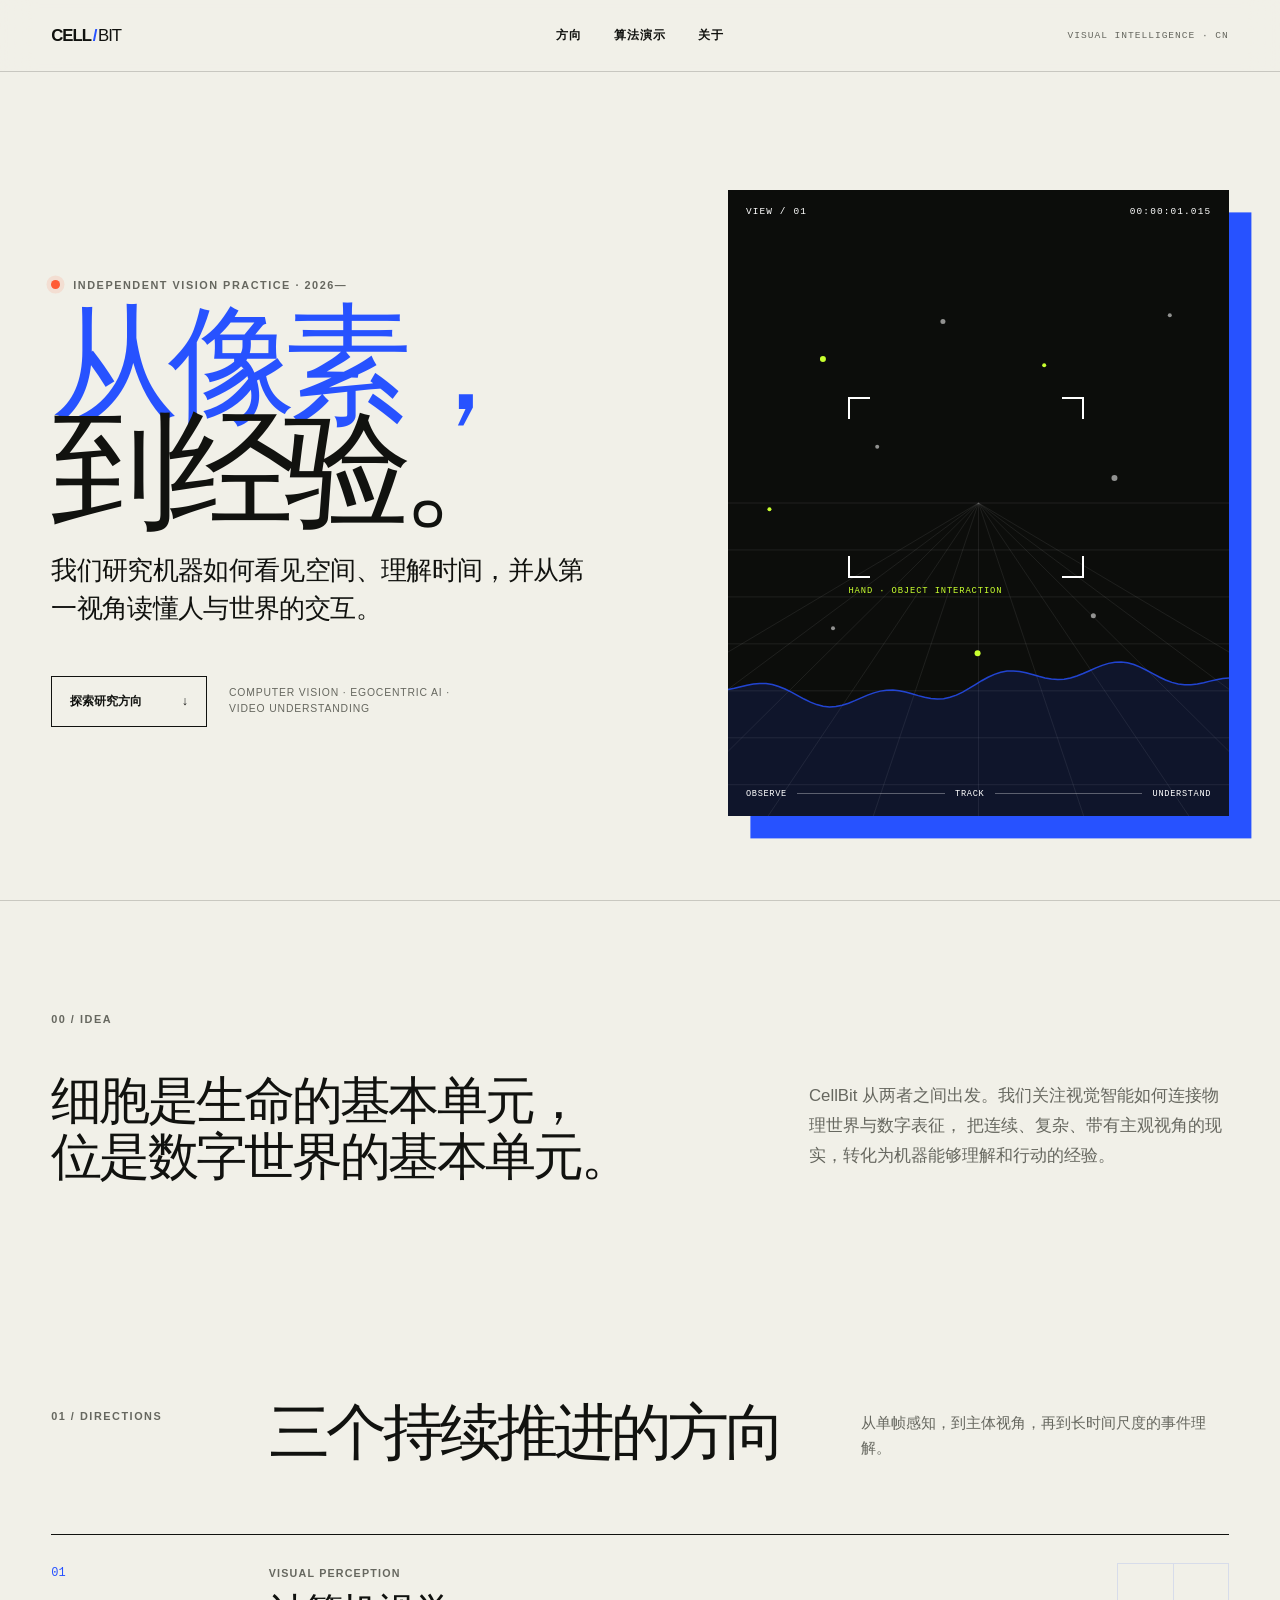
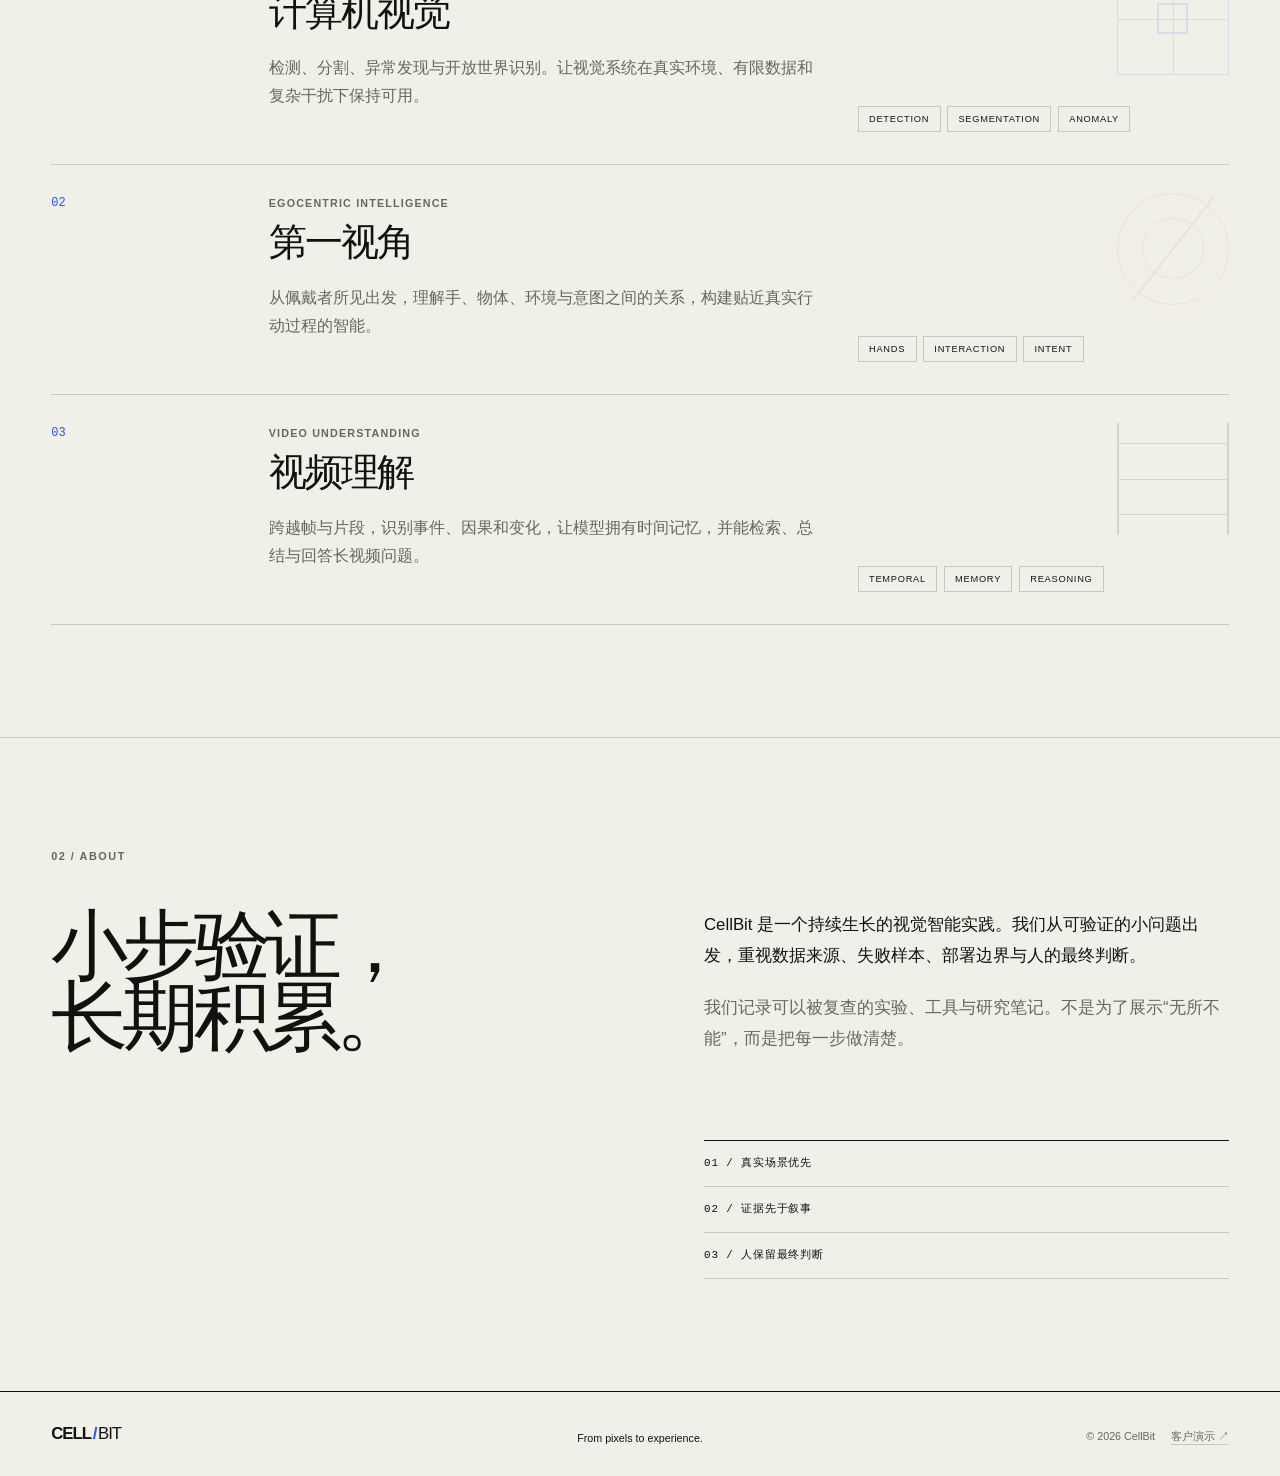
==== commit ec16a0c6: "Add interactive vision algorithm lab" ====
--- a/index.html
+++ b/index.html
@@ -21,6 +21,7 @@
       </a>
       <nav class="desktop-nav" aria-label="主要导航">
         <a href="#directions">方向</a>
+        <a href="lab/">算法演示</a>
         <a href="#about">关于</a>
       </nav>
       <span class="header-note">Visual intelligence · CN</span>
